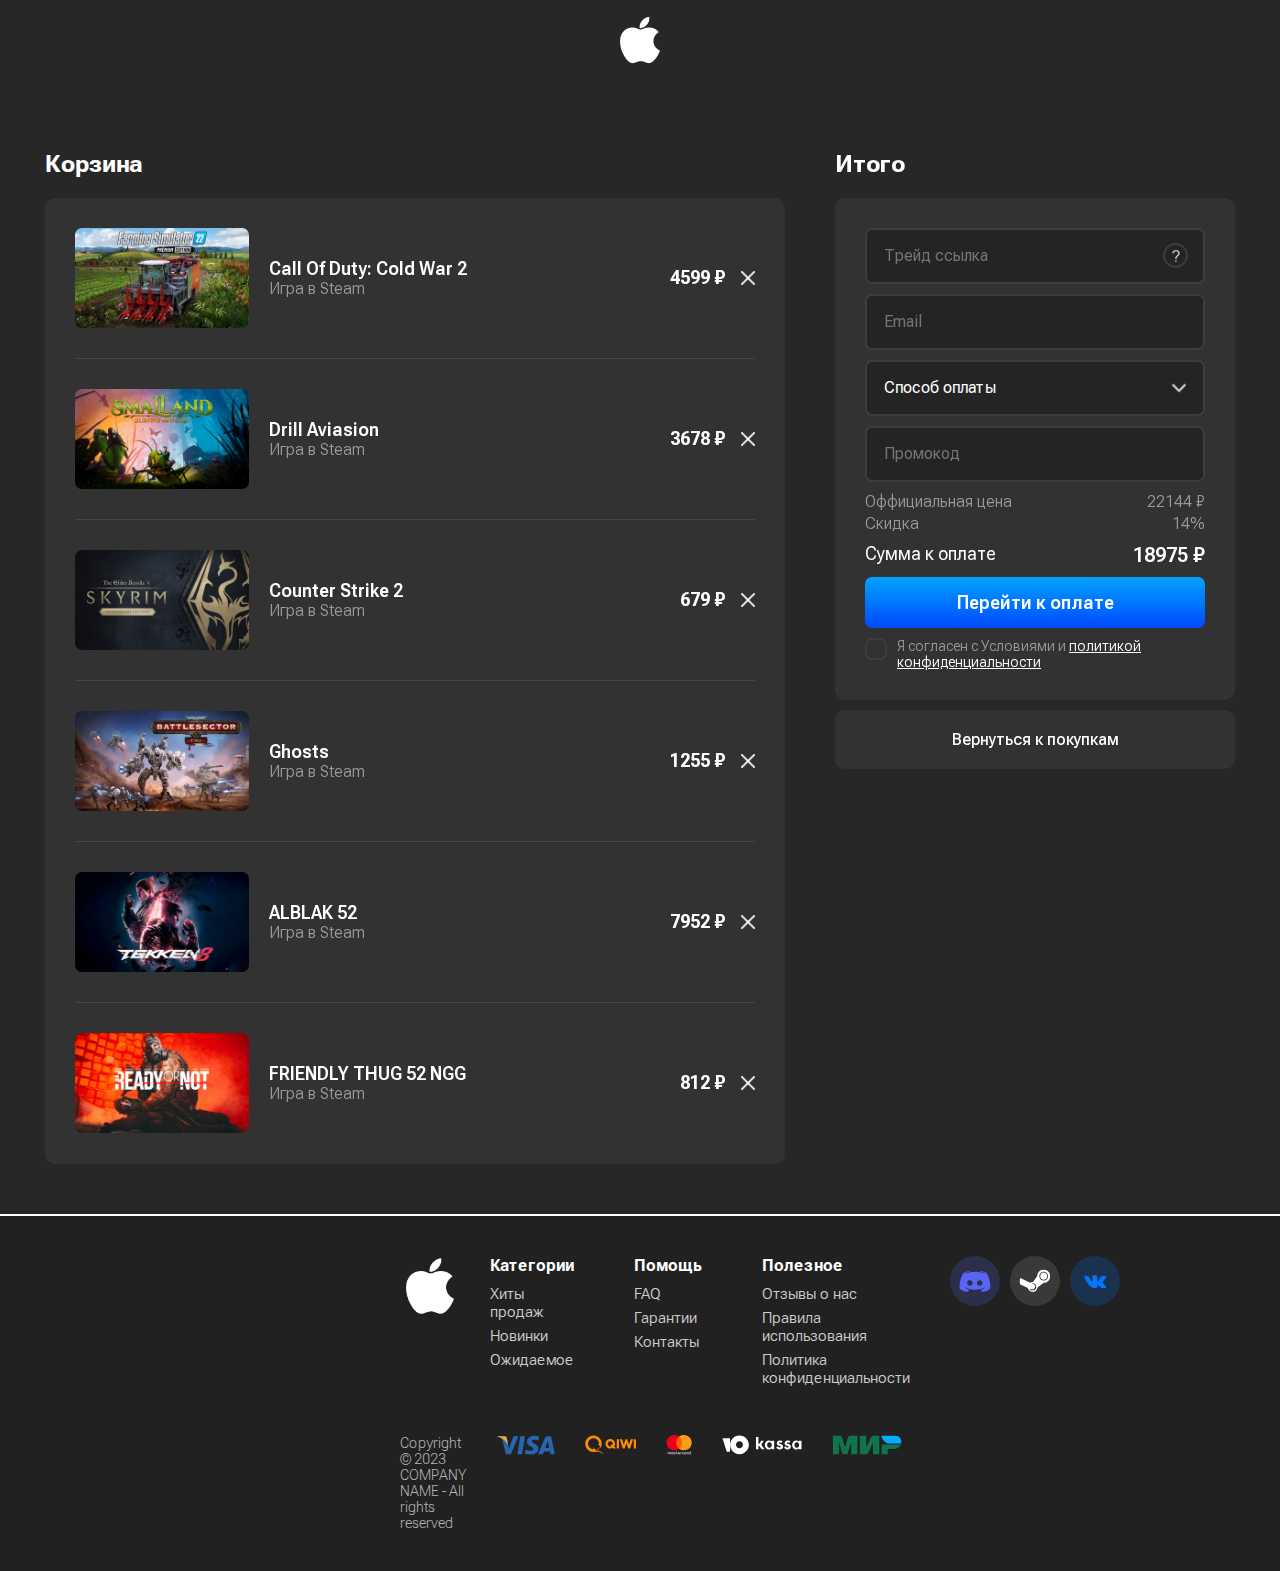
==== basket.html @ 17905f9e "n5.3" ====
<!DOCTYPE html>
<html lang="en">
<head>
	<meta charset="UTF-8">
	<meta http-equiv="X-UA-Compatible" content="IE=edge">
	<meta name="viewport" content="width=device-width, initial-scale=1.0">
	<title>Document</title>
	<link rel="stylesheet" href="style\style.css">
</head>
<body class="bodySearch">
	<div class="forFullHeightScreen">
		<div class="forFullHeightScreen__top">
			<header class="basket_header" id="header">
				<div id="header__bg"></div>
				<div class="logoBlock">
					<img class="logo" src="img/logo/logo.png" alt="">
				</div>
			</header>
		
			<div class="blackoutBlock" onclick="openCatalogNavs()"></div>
		
			<div class="basketContainer">
				<div class="basketContainer__gameList">
					<h2 class="txt">Корзина</h2>
					<div class="basketContainer__gameList__games" id="basket_games_list">
						<div class="basketContainer__gameList__games__bg absolute-zero" id="basket_games_list_bg"></div>
						<div class="basketContainer__gameList__games__border"></div>
						<div class="basketContainer__gameList__games__game">
							<div class="basketContainer__gameList__games__game__forHover">
								<div class="basketContainer__gameList__games__game__forHover__bg basketContainer__gameList__games__game__forHover__bg_blue"></div>
								<div class="basketContainer__gameList__games__game__forHover__bg basketContainer__gameList__games__game__forHover__bg_red"></div>
							</div>
							<div class="basketContainer__gameList__games__game__left">
								<div class="basketContainer__gameList__games__game__left__imgBlock">
									<img src="img/banners/farmsim.png" alt="">
								</div>
								<div class="basketContainer__gameList__games__game__left__nameBlock">
									<div class="basketContainer__gameList__games__game__left__nameBlock__name">
										<div class="basketContainer__gameList__games__game__left__nameBlock__name__platformImg">
											<img src="img/icons/steamIcon29.png" alt="">
										</div>
										<a href="" class="basketContainer__gameList__games__game__left__nameBlock__name__text txt">Call Of Thunder 2</a>
									</div>
									<a href="" class="basketContainer__gameList__games__game__left__nameBlock__linkPlatform txt">Игра в Steam</a>
								</div>
							</div>
							<div class="basketContainer__gameList__games__game__right">
								<div class="basketContainer__gameList__games__game__right__price txt">1499 ₽</div>
								<div class="basketContainer__gameList__games__game__right__closeBlock" onclick="deleteGame_from_basket(0)" onmouseover="hover_close_basket(0)" onmouseout="unhover_close_basket(0)">
									<img src="img/icons/cross2_32.png" alt="">
								</div>
							</div>
						</div>
						<div class="basketContainer__gameList__games__game basketContainer__gameList__games__game_lastGame">
							<div class="basketContainer__gameList__games__game__forHover">
								<div class="basketContainer__gameList__games__game__forHover__bg basketContainer__gameList__games__game__forHover__bg_blue"></div>
								<div class="basketContainer__gameList__games__game__forHover__bg basketContainer__gameList__games__game__forHover__bg_red"></div>
							</div>
							<div class="basketContainer__gameList__games__game__left">
								<div class="basketContainer__gameList__games__game__left__imgBlock">
									<img src="img/banners/farmsim.png" alt="">
								</div>
								<div class="basketContainer__gameList__games__game__left__nameBlock">
									<div class="basketContainer__gameList__games__game__left__nameBlock__name">
										<div class="basketContainer__gameList__games__game__left__nameBlock__name__platformImg">
											<img src="img/icons/steamIcon29.png" alt="">
										</div>
										<a href="" class="basketContainer__gameList__games__game__left__nameBlock__name__text txt">Call Of Thunder 2</a>
									</div>
									<a href="" class="basketContainer__gameList__games__game__left__nameBlock__linkPlatform txt">Игра в Steam</a>
								</div>
							</div>
							<div class="basketContainer__gameList__games__game__right">
								<div class="basketContainer__gameList__games__game__right__price txt">1499 ₽</div>
								<div class="basketContainer__gameList__games__game__right__closeBlock" onclick="deleteGame_from_basket(1)" onmouseover="hover_close_basket(1)" onmouseout="unhover_close_basket(1)">
									<img src="img/icons/cross2_32.png" alt="">
								</div>
							</div>
						</div>
					</div>
				</div>
				<div class="basketContainer__info">
					<h2 class="txt" id="basketInfo_h2">Итого</h2>
					<div class="basketContainer__info__totalBlock">
						<form class="basketContainer__info__totalBlock__basketBlock" action="" name="buy">
							<div class="for-input">
								<input type="text" class="def-input txt" placeholder="Трейд ссылка" name="input_tradeLink" onclick="close_notification(1)">
								<div class="for-input__questionIconBlock">
									<div class="for-input__questionIconBlock__icon flex-center" onmouseover="open_notification(0)" onmouseout="close_notification(0)">
										<img src="img/icons/question16.png" alt="">
									</div>
								</div>
								<div class="for-input__notification for-input__notification_gray">
									<div class="for-input__notification__heading txt">Ваша трейд-ссылка в Steam</div>
									<div class="for-input__notification__info txt">Ваш профиль > Инвентарь > предложения обмена > Кто может отправлять мне предложения обмена?</div>
									<div class="for-input__notification__triangleForm for-input__notification__triangleForm_gray"></div>
									<div class="for-input__notification__hideTriangle"></div>
								</div>
								<div class="for-input__notification for-input__notification_trade_link">
									<div class="for-input__notification__heading txt"></div>
									<!-- <div class="for-input__notification__info txt">Укажите вашу трейд ссылку для продолжения покупки</div> -->
									<div class="for-input__notification__triangleForm"></div>
									<div class="for-input__notification__hideTriangle"></div>
								</div>
							</div>
							<div class="for-input">
								<input type="email" class="def-input txt" placeholder="Email" name="input_email" onclick="close_notification(2)">
								<div class="for-input__notification for-input__notification_email">
									<div class="for-input__notification__heading txt"></div>
									<!-- <div class="for-input__notification__info txt">Укажите свой Email для продолжения покупки</div> -->
									<div class="for-input__notification__triangleForm"></div>
									<div class="for-input__notification__hideTriangle"></div>
								</div>
							</div>
							<div class="for-input">
								<div class="basketContainer__info__totalBlock__nav">
									<div class="basketContainer__info__totalBlock__nav__text txt" id="text_pay_method">Способ оплаты</div>
									<img class="basketContainer__info__totalBlock__nav__img" src="img/icons/arrRight32.png" alt="">
									<div class="basketContainer__info__totalBlock__nav__border" onclick="open_paymentMethods()"></div>
									<div class="basketContainer__info__totalBlock__nav__floatBlock basketContainer__info__totalBlock__nav__floatBlock_paymentMethods">
										<div class="basketContainer__info__totalBlock__nav__floatBlock_paymentMethods__grid">
											<div onclick="chooseBank(0, '00001')" class="basketContainer__info__totalBlock__nav__floatBlock_paymentMethods__grid__bank basketContainer__info__totalBlock__nav__floatBlock_paymentMethods__grid__bank_mir">
												<img src="img/banks/mir.svg" alt="">
											</div>
											<div onclick="chooseBank(1, '00003')" class="basketContainer__info__totalBlock__nav__floatBlock_paymentMethods__grid__bank">
												<img src="img/banks/kiwi.svg" alt="">
											</div>
											<div onclick="chooseBank(2, '00002')" class="basketContainer__info__totalBlock__nav__floatBlock_paymentMethods__grid__bank basketContainer__info__totalBlock__nav__floatBlock_paymentMethods__grid__bank_visa">
												<img src="img/banks/visa.svg" alt="">
											</div>
											<div onclick="chooseBank(3, '00004')" class="basketContainer__info__totalBlock__nav__floatBlock_paymentMethods__grid__bank basketContainer__info__totalBlock__nav__floatBlock_paymentMethods__grid__bank_ukassa">
												<img src="img/banks/ukassa.svg" alt="">
											</div>
											<div onclick="chooseBank(4, '00005')" class="basketContainer__info__totalBlock__nav__floatBlock_paymentMethods__grid__bank basketContainer__info__totalBlock__nav__floatBlock_paymentMethods__grid__bank_mc">
												<img src="img/banks/mc.svg" alt="">
											</div>
										</div>
									</div>
								</div>
								<div class="for-input__notification for-input__notification_paymentMethod">
									<div class="for-input__notification__heading txt"></div>
									<!-- <div class="for-input__notification__info txt">Выберите способ оплаты для продолжения покупки</div> -->
									<div class="for-input__notification__triangleForm"></div>
									<div class="for-input__notification__hideTriangle"></div>
								</div>
							</div>
							<div class="for-input">
								<input type="text" class="def-input txt" placeholder="Промокод" name="input_promocode" onclick="close_notification(4)">
								<div class="for-input__notification for-input__notification_promocode">
									<div class="for-input__notification__heading txt"></div>
									<!-- <div class="for-input__notification__info txt">Недействительные промокоды не могут быть использованы при покупке</div> -->
									<div class="for-input__notification__triangleForm"></div>
									<div class="for-input__notification__hideTriangle"></div>
								</div>
							</div>
							<div class="basketContainer__info__totalBlock__calcPrice">
								<div class="basketContainer__info__totalBlock__calcPrice__oldPrice">
									<div class="basketContainer__info__totalBlock__calcPrice__oldPrice__this txt">Оффициальная цена</div>
									<div class="basketContainer__info__totalBlock__calcPrice__oldPrice__value txt" id="basket_oldPrice">5620 ₽</div>
								</div>
								<div class="basketContainer__info__totalBlock__calcPrice__discount">
									<div class="basketContainer__info__totalBlock__calcPrice__discount__this txt">Скидка</div>
									<div class="basketContainer__info__totalBlock__calcPrice__discount__value txt" id="basket_discount">26%</div>
								</div>
							</div>
							<div class="basketContainer__info__totalBlock__totalPrice txt">
								<div class="basketContainer__info__totalBlock__totalPrice__this txt">Сумма к оплате</div>
								<div class="basketContainer__info__totalBlock__totalPrice__value txt" id="basket_newPrice">4999 ₽</div>
							</div>
							<div class="basketContainer__info__totalBlock__buyButton" onclick="goBuy()">
								<div class="basketContainer__info__totalBlock__buyButton__text txt">Перейти к оплате</div>
								<div class="basketContainer__info__totalBlock__buyButton__forHover absolute-zero"></div>
							</div>
							<div class="basketContainer__info__totalBlock__agreeBlock">
								<div class="basketContainer__info__totalBlock__agreeBlock__checkBox" onclick="basket_checkBox_click()">
									<div class="basketContainer__info__totalBlock__agreeBlock__checkBox__checkMark" id="basket_checkMark">
										<img src="img/icons/check16.png" alt="">
									</div>
								</div>
								<div class="basketContainer__info__totalBlock__agreeBlock__label txt">Я согласен с Условиями и <a href="">политикой конфиденциальности</a></div>
							</div>
						</form>
						<div class="basketContainer__info__totalBlock__basketBlock basketContainer__info__totalBlock__basketBlock_gif flex-center">
							<img src="img/gif/loading.gif" alt="">
						</div>
						<div class="basketContainer__info__totalBlock__basketBlock flex-center">
							<div class="basketContainer__info__totalBlock__basketBlock__profile">
								<div class="basketContainer__info__totalBlock__basketBlock__profile__avatar">
									<img src="img/avatar/ef3211dba7d1269a0a56d88a776a6ccc.jpg" alt="">
								</div>
								<div class="basketContainer__info__totalBlock__basketBlock__profile__nickname txt">Yeat</div>
							</div>
						</div>
						<div class="basketContainer__info__totalBlock__basketBlock basketContainer__info__totalBlock__basketBlock_gif flex-center">
							<img src="img/gif/loading.gif" alt="">
						</div>
						<div class="basketContainer__info__totalBlock__basketBlock flex-center">
							<img class="basketContainer__info__totalBlock__basketBlock__invertImg" src="img/icons/giftbox128.png" alt="">
						</div>
						<div class="basketContainer__info__totalBlock__basketBlock flex-center">
							<img src="img/icons/heart128.png" alt="">
						</div>
					</div>
					<a href="index.html" class="basketContainer__info__exitButton txt" id="exit_button">Вернуться к покупкам</a>
				</div>
			</div>
		</div>
	
		<footer class="footer">
			<div class="footer__top">
				<div class="footer__top__logo">
					<img src="img/logo/logo.png" alt="">
				</div>
				<div class="footer__top__links">
					<div class="footer__top__links__column">
						<h4 class="txt">Категории</h4>
						<div class="footer__top__links__column__nav txt">Хиты продаж</div>
						<div class="footer__top__links__column__nav txt">Новинки</div>
						<div class="footer__top__links__column__nav txt">Ожидаемое</div>
					</div>
					<div class="footer__top__links__column">
						<h4 class="txt">Помощь</h4>
						<div class="footer__top__links__column__nav txt">FAQ</div>
						<div class="footer__top__links__column__nav txt">Гарантии</div>
						<div class="footer__top__links__column__nav txt">Контакты</div>
					</div>
					<div class="footer__top__links__column">
						<h4 class="txt">Полезное</h4>
						<div class="footer__top__links__column__nav txt">Отзывы о нас</div>
						<div class="footer__top__links__column__nav txt">Правила использования</div>
						<div class="footer__top__links__column__nav txt">Политика конфиденциальности</div>
					</div>
				</div>
				<div class="footer__top__socialТetwork">
					<div class="footer__top__socialТetwork__circle footer__top__socialТetwork__circle_ds"><img src="img/platforms/discord.svg" alt=""></div>
					<div class="footer__top__socialТetwork__circle footer__top__socialТetwork__circle_steam"><img src="img/platforms/steam.svg" alt=""></div>
					<div class="footer__top__socialТetwork__circle footer__top__socialТetwork__circle_vk"><img src="img/platforms/vk.png" alt=""></div>
				</div>
			</div>
			<div class="footer__bottom">
				<div class="footer__bottom__text txt">Copyright © 2023 COMPANY NAME - All rights reserved</div>
				<div class="footer__bottom__paymentMethods">
					<div class="footer__bottom__paymentMethods__imgBlock"><img src="img/banks/visa.svg" alt=""></div>
					<div class="footer__bottom__paymentMethods__imgBlock"><img src="img/banks/kiwi.svg" alt=""></div>
					<div class="footer__bottom__paymentMethods__imgBlock"><img src="img/banks/mc.svg" alt=""></div>
					<div class="footer__bottom__paymentMethods__imgBlock"><img src="img/banks/ukassa.svg" alt=""></div>
					<div class="footer__bottom__paymentMethods__imgBlock"><img src="img/banks/mir.svg" alt=""></div>
				</div>
			</div>
		</footer>
	</div>
     
	<script type="text/javascript" src="scripts/variables.js"></script>
	<script type="text/javascript" src="scripts/HTMLelements.js"></script>
	<script type="text/javascript" src="scripts/lists.js"></script>
	<script type="text/javascript" src="scripts/functions.js"></script>
	<script type="text/javascript" src="scripts/makeContentFunctions.js"></script>
	<script type="text/javascript" src="scripts/script.js"></script>
	<script type="text/javascript" src="scripts/script_basket.js"></script>
</body>
</html>
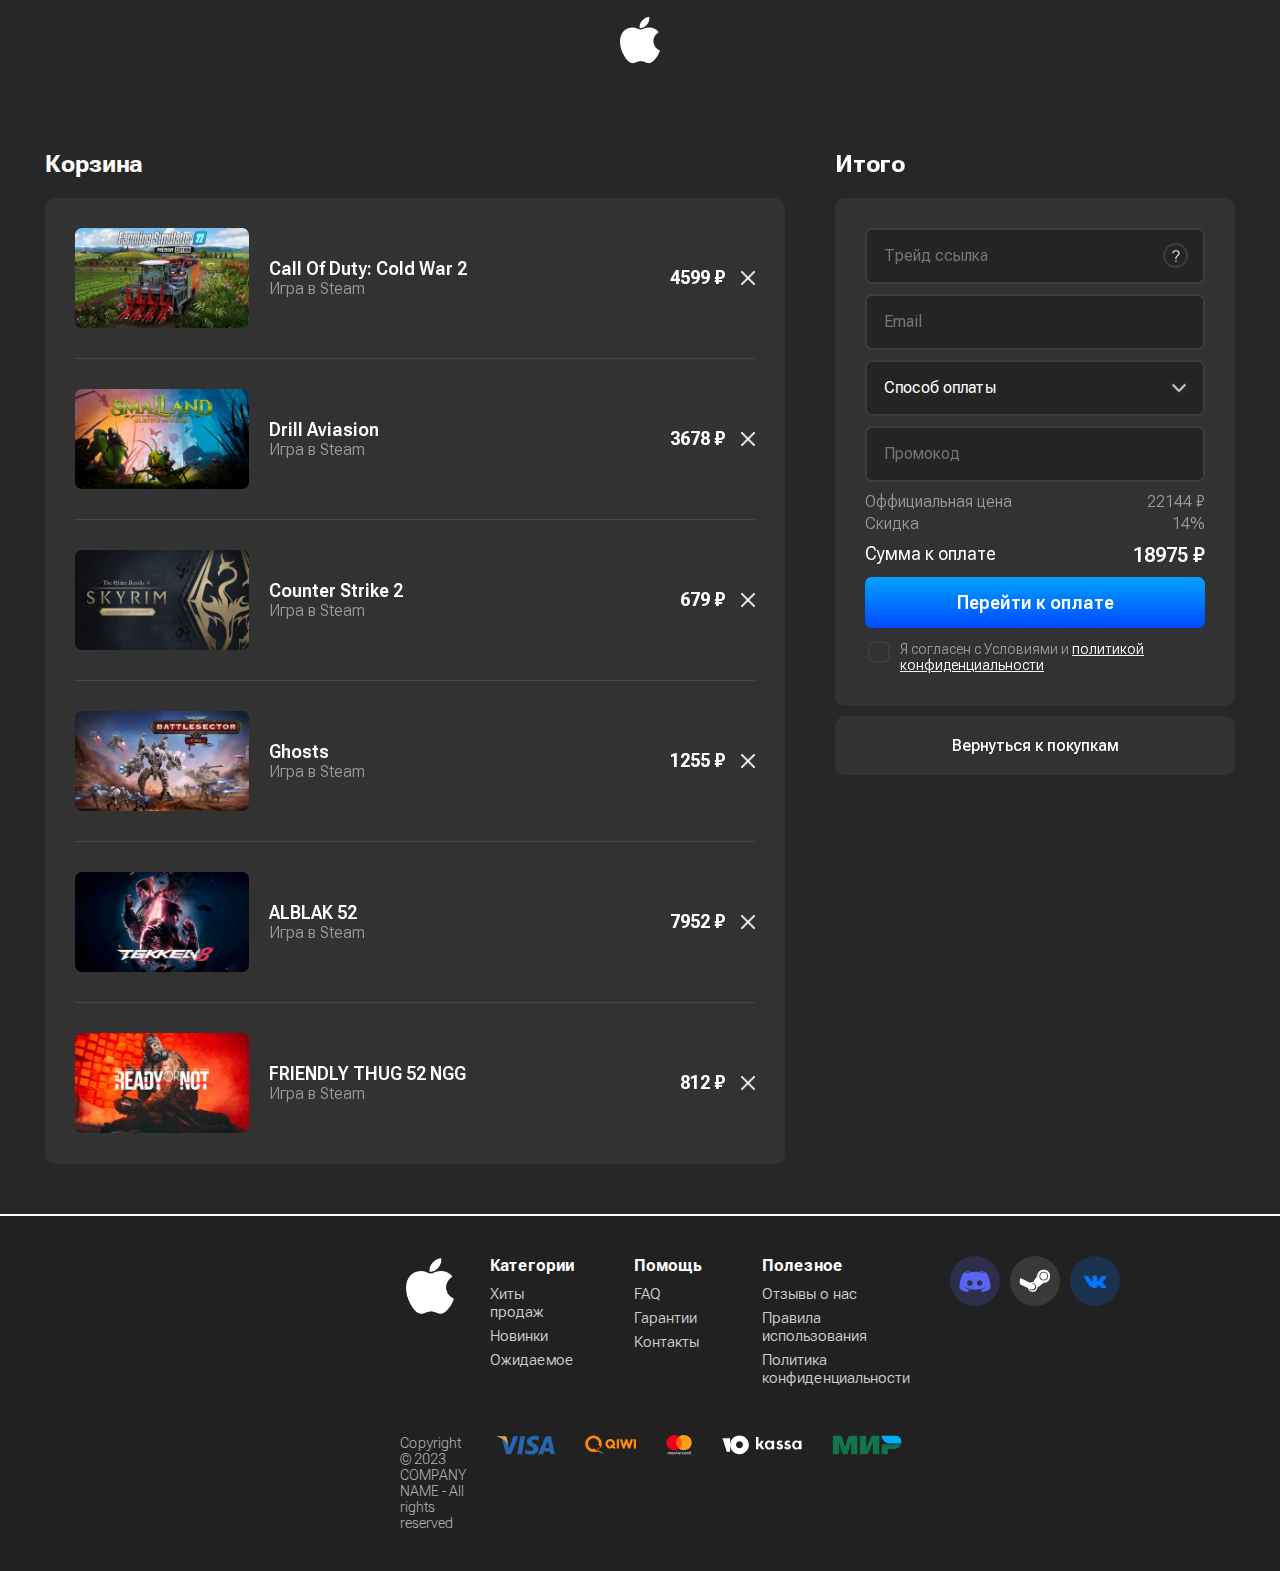
==== commit 6ef516b5: "е5куеу" ====
--- a/basket.html
+++ b/basket.html
@@ -86,11 +86,11 @@
 							<div class="for-input">
 								<input type="text" class="def-input txt" placeholder="Трейд ссылка" name="input_tradeLink" onclick="close_notification(1)">
 								<div class="for-input__questionIconBlock">
-									<div class="for-input__questionIconBlock__icon flex-center" onmouseover="open_notification(0)" onmouseout="close_notification(0)">
+									<div class="for-input__questionIconBlock__icon flex-center" onmouseover="open_notifacation_gray()" onmouseout="close_notification(0)">
 										<img src="img/icons/question16.png" alt="">
 									</div>
 								</div>
-								<div class="for-input__notification for-input__notification_gray">
+								<div class="for-input__notification for-input__notification_gray" id="notification_gray">
 									<div class="for-input__notification__heading txt">Ваша трейд-ссылка в Steam</div>
 									<div class="for-input__notification__info txt">Ваш профиль > Инвентарь > предложения обмена > Кто может отправлять мне предложения обмена?</div>
 									<div class="for-input__notification__triangleForm for-input__notification__triangleForm_gray"></div>
@@ -113,25 +113,26 @@
 								</div>
 							</div>
 							<div class="for-input">
+								<input type="text" name="bank_id" style="display: none;">
 								<div class="basketContainer__info__totalBlock__nav">
 									<div class="basketContainer__info__totalBlock__nav__text txt" id="text_pay_method">Способ оплаты</div>
 									<img class="basketContainer__info__totalBlock__nav__img" src="img/icons/arrRight32.png" alt="">
-									<div class="basketContainer__info__totalBlock__nav__border" onclick="open_paymentMethods()"></div>
+									<div class="basketContainer__info__totalBlock__nav__border" onclick="open_payment_methods_handler()"></div>
 									<div class="basketContainer__info__totalBlock__nav__floatBlock basketContainer__info__totalBlock__nav__floatBlock_paymentMethods">
 										<div class="basketContainer__info__totalBlock__nav__floatBlock_paymentMethods__grid">
-											<div onclick="chooseBank(0, '00001')" class="basketContainer__info__totalBlock__nav__floatBlock_paymentMethods__grid__bank basketContainer__info__totalBlock__nav__floatBlock_paymentMethods__grid__bank_mir">
+											<div onclick="choose_bank(0, '00001')" class="basketContainer__info__totalBlock__nav__floatBlock_paymentMethods__grid__bank basketContainer__info__totalBlock__nav__floatBlock_paymentMethods__grid__bank_mir">
 												<img src="img/banks/mir.svg" alt="">
 											</div>
-											<div onclick="chooseBank(1, '00003')" class="basketContainer__info__totalBlock__nav__floatBlock_paymentMethods__grid__bank">
+											<div onclick="choose_bank(1, '00003')" class="basketContainer__info__totalBlock__nav__floatBlock_paymentMethods__grid__bank">
 												<img src="img/banks/kiwi.svg" alt="">
 											</div>
-											<div onclick="chooseBank(2, '00002')" class="basketContainer__info__totalBlock__nav__floatBlock_paymentMethods__grid__bank basketContainer__info__totalBlock__nav__floatBlock_paymentMethods__grid__bank_visa">
+											<div onclick="choose_bank(2, '00002')" class="basketContainer__info__totalBlock__nav__floatBlock_paymentMethods__grid__bank basketContainer__info__totalBlock__nav__floatBlock_paymentMethods__grid__bank_visa">
 												<img src="img/banks/visa.svg" alt="">
 											</div>
-											<div onclick="chooseBank(3, '00004')" class="basketContainer__info__totalBlock__nav__floatBlock_paymentMethods__grid__bank basketContainer__info__totalBlock__nav__floatBlock_paymentMethods__grid__bank_ukassa">
+											<div onclick="choose_bank(3, '00004')" class="basketContainer__info__totalBlock__nav__floatBlock_paymentMethods__grid__bank basketContainer__info__totalBlock__nav__floatBlock_paymentMethods__grid__bank_ukassa">
 												<img src="img/banks/ukassa.svg" alt="">
 											</div>
-											<div onclick="chooseBank(4, '00005')" class="basketContainer__info__totalBlock__nav__floatBlock_paymentMethods__grid__bank basketContainer__info__totalBlock__nav__floatBlock_paymentMethods__grid__bank_mc">
+											<div onclick="choose_bank(4, '00005')" class="basketContainer__info__totalBlock__nav__floatBlock_paymentMethods__grid__bank basketContainer__info__totalBlock__nav__floatBlock_paymentMethods__grid__bank_mc">
 												<img src="img/banks/mc.svg" alt="">
 											</div>
 										</div>
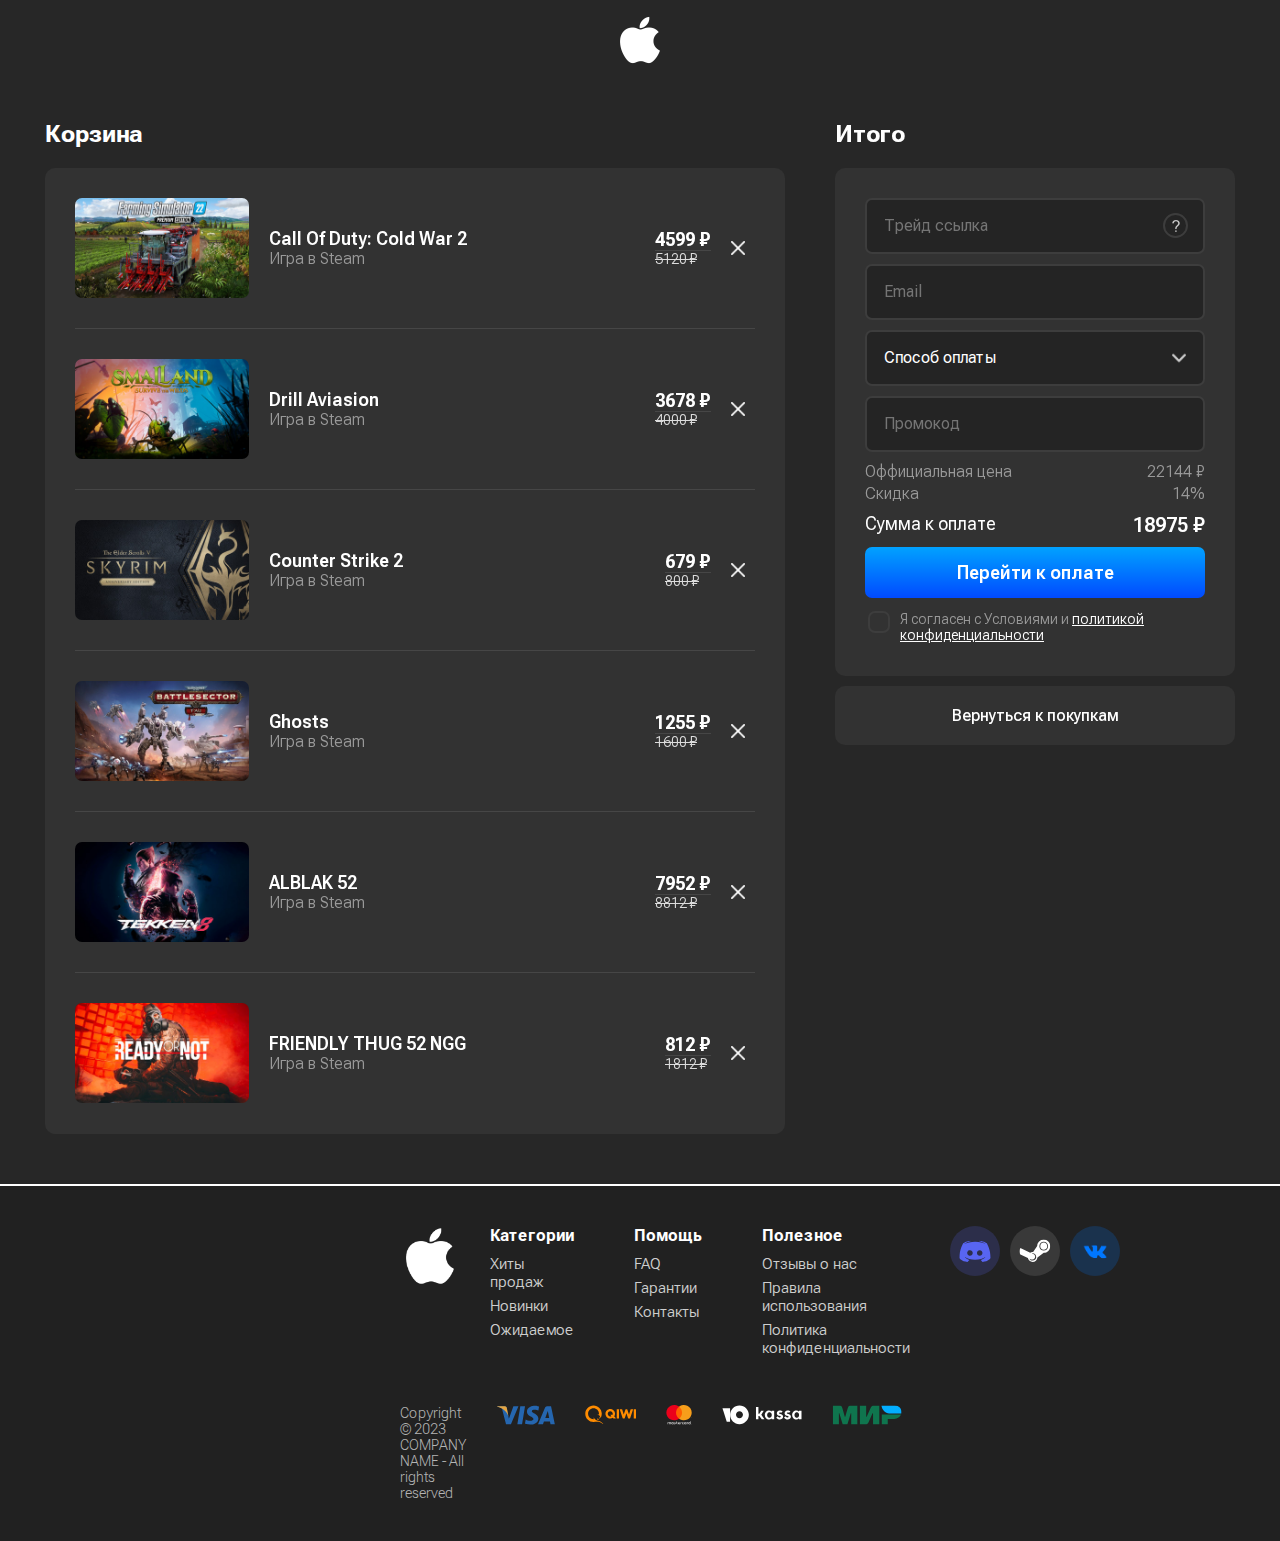
==== commit ac2fd9f3: "n5.4.1" ====
--- a/basket.html
+++ b/basket.html
@@ -7,7 +7,7 @@
 	<title>Document</title>
 	<link rel="stylesheet" href="style\style.css">
 </head>
-<body class="bodySearch">
+<body class="bodyBasket">
 	<div class="forFullHeightScreen">
 		<div class="forFullHeightScreen__top">
 			<header class="basket_header" id="header">
@@ -19,13 +19,18 @@
 		
 			<div class="blackoutBlock" onclick="openCatalogNavs()"></div>
 		
-			<div class="basketContainer">
-				<div class="basketContainer__gameList">
+			<div class="basketContainer" id="basket_container">
+				<div class="basketContainer__gameList" id="basket_gameList">
 					<h2 class="txt">Корзина</h2>
 					<div class="basketContainer__gameList__games" id="basket_games_list">
 						<div class="basketContainer__gameList__games__bg absolute-zero" id="basket_games_list_bg"></div>
 						<div class="basketContainer__gameList__games__border"></div>
-						<div class="basketContainer__gameList__games__game">
+						<div class="basketContainer__gameList__games__empty" id="gameList_emptyBlock">
+							<img src="img/icons/sad.png" alt="">
+							<div class="basketContainer__gameList__games__empty__text txt">Корзина пуста</div>
+							<a href="index.html" class="basketContainer__gameList__games__empty__exitButton txt">Вернуться к покупкам</a>
+						</div>
+						<!-- <div class="basketContainer__gameList__games__game">
 							<div class="basketContainer__gameList__games__game__forHover">
 								<div class="basketContainer__gameList__games__game__forHover__bg basketContainer__gameList__games__game__forHover__bg_blue"></div>
 								<div class="basketContainer__gameList__games__game__forHover__bg basketContainer__gameList__games__game__forHover__bg_red"></div>
@@ -76,17 +81,17 @@
 									<img src="img/icons/cross2_32.png" alt="">
 								</div>
 							</div>
-						</div>
-					</div>
-				</div>
-				<div class="basketContainer__info">
+						</div> -->
+					</div>
+				</div>
+				<div class="basketContainer__info" id="basket_info">
 					<h2 class="txt" id="basketInfo_h2">Итого</h2>
 					<div class="basketContainer__info__totalBlock">
 						<form class="basketContainer__info__totalBlock__basketBlock" action="" name="buy">
 							<div class="for-input">
-								<input type="text" class="def-input txt" placeholder="Трейд ссылка" name="input_tradeLink" onclick="close_notification(1)">
+								<input type="text" class="def-input txt" placeholder="Трейд ссылка" name="input_tradeLink" onclick="close_notification('trade_link')">
 								<div class="for-input__questionIconBlock">
-									<div class="for-input__questionIconBlock__icon flex-center" onmouseover="open_notifacation_gray()" onmouseout="close_notification(0)">
+									<div class="for-input__questionIconBlock__icon flex-center" onmouseover="open_notifacation_gray()" onmouseout="close_notification('gray')">
 										<img src="img/icons/question16.png" alt="">
 									</div>
 								</div>
@@ -104,7 +109,7 @@
 								</div>
 							</div>
 							<div class="for-input">
-								<input type="email" class="def-input txt" placeholder="Email" name="input_email" onclick="close_notification(2)">
+								<input type="email" class="def-input txt" placeholder="Email" name="input_email" onclick="close_notification('email')">
 								<div class="for-input__notification for-input__notification_email">
 									<div class="for-input__notification__heading txt"></div>
 									<!-- <div class="for-input__notification__info txt">Укажите свой Email для продолжения покупки</div> -->
@@ -120,19 +125,19 @@
 									<div class="basketContainer__info__totalBlock__nav__border" onclick="open_payment_methods_handler()"></div>
 									<div class="basketContainer__info__totalBlock__nav__floatBlock basketContainer__info__totalBlock__nav__floatBlock_paymentMethods">
 										<div class="basketContainer__info__totalBlock__nav__floatBlock_paymentMethods__grid">
-											<div onclick="choose_bank(0, '00001')" class="basketContainer__info__totalBlock__nav__floatBlock_paymentMethods__grid__bank basketContainer__info__totalBlock__nav__floatBlock_paymentMethods__grid__bank_mir">
+											<div onclick="choose_bank('00001')" id="bank_00001" class="basketContainer__info__totalBlock__nav__floatBlock_paymentMethods__grid__bank basketContainer__info__totalBlock__nav__floatBlock_paymentMethods__grid__bank_mir">
 												<img src="img/banks/mir.svg" alt="">
 											</div>
-											<div onclick="choose_bank(1, '00003')" class="basketContainer__info__totalBlock__nav__floatBlock_paymentMethods__grid__bank">
+											<div onclick="choose_bank('00003')" id="bank_00003" class="basketContainer__info__totalBlock__nav__floatBlock_paymentMethods__grid__bank basketContainer__info__totalBlock__nav__floatBlock_paymentMethods__grid__bank_kiwi">
 												<img src="img/banks/kiwi.svg" alt="">
 											</div>
-											<div onclick="choose_bank(2, '00002')" class="basketContainer__info__totalBlock__nav__floatBlock_paymentMethods__grid__bank basketContainer__info__totalBlock__nav__floatBlock_paymentMethods__grid__bank_visa">
+											<div onclick="choose_bank('00002')" id="bank_00002" class="basketContainer__info__totalBlock__nav__floatBlock_paymentMethods__grid__bank basketContainer__info__totalBlock__nav__floatBlock_paymentMethods__grid__bank_visa">
 												<img src="img/banks/visa.svg" alt="">
 											</div>
-											<div onclick="choose_bank(3, '00004')" class="basketContainer__info__totalBlock__nav__floatBlock_paymentMethods__grid__bank basketContainer__info__totalBlock__nav__floatBlock_paymentMethods__grid__bank_ukassa">
+											<div onclick="choose_bank('00004')" id="bank_00004" class="basketContainer__info__totalBlock__nav__floatBlock_paymentMethods__grid__bank basketContainer__info__totalBlock__nav__floatBlock_paymentMethods__grid__bank_ukassa">
 												<img src="img/banks/ukassa.svg" alt="">
 											</div>
-											<div onclick="choose_bank(4, '00005')" class="basketContainer__info__totalBlock__nav__floatBlock_paymentMethods__grid__bank basketContainer__info__totalBlock__nav__floatBlock_paymentMethods__grid__bank_mc">
+											<div onclick="choose_bank('00005')" id="bank_00005" class="basketContainer__info__totalBlock__nav__floatBlock_paymentMethods__grid__bank basketContainer__info__totalBlock__nav__floatBlock_paymentMethods__grid__bank_mc">
 												<img src="img/banks/mc.svg" alt="">
 											</div>
 										</div>
@@ -146,7 +151,7 @@
 								</div>
 							</div>
 							<div class="for-input">
-								<input type="text" class="def-input txt" placeholder="Промокод" name="input_promocode" onclick="close_notification(4)">
+								<input type="text" class="def-input txt" placeholder="Промокод" name="input_promocode" onclick="close_notification('promocode')">
 								<div class="for-input__notification for-input__notification_promocode">
 									<div class="for-input__notification__heading txt"></div>
 									<!-- <div class="for-input__notification__info txt">Недействительные промокоды не могут быть использованы при покупке</div> -->
@@ -171,6 +176,7 @@
 							<div class="basketContainer__info__totalBlock__buyButton" onclick="goBuy()">
 								<div class="basketContainer__info__totalBlock__buyButton__text txt">Перейти к оплате</div>
 								<div class="basketContainer__info__totalBlock__buyButton__forHover absolute-zero"></div>
+								<div class="basketContainer__info__totalBlock__buyButton__forActive absolute-zero"></div>
 							</div>
 							<div class="basketContainer__info__totalBlock__agreeBlock">
 								<div class="basketContainer__info__totalBlock__agreeBlock__checkBox" onclick="basket_checkBox_click()">
@@ -181,10 +187,21 @@
 								<div class="basketContainer__info__totalBlock__agreeBlock__label txt">Я согласен с Условиями и <a href="">политикой конфиденциальности</a></div>
 							</div>
 						</form>
-						<div class="basketContainer__info__totalBlock__basketBlock basketContainer__info__totalBlock__basketBlock_gif flex-center">
-							<img src="img/gif/loading.gif" alt="">
-						</div>
-						<div class="basketContainer__info__totalBlock__basketBlock flex-center">
+						<div class="basketContainer__info__totalBlock__basketBlock basketContainer__info__totalBlock__basketBlock_gif flex-center" buyStepTitle="step_bot_inviting">
+							<div class="loadingBlock flex-center">
+								<div class="loadingBlock__point"></div>
+								<div class="loadingBlock__point"></div>
+								<div class="loadingBlock__point"></div>
+							</div>
+						</div>
+						<div class="basketContainer__info__totalBlock__basketBlock basketContainer__info__totalBlock__basketBlock_gif flex-center" buyStepTitle="step_bot_gifting">
+							<div class="loadingBlock flex-center">
+								<div class="loadingBlock__point"></div>
+								<div class="loadingBlock__point"></div>
+								<div class="loadingBlock__point"></div>
+							</div>
+						</div>
+						<div class="basketContainer__info__totalBlock__basketBlock flex-center" buyStepTitle="step_bot_profile">
 							<div class="basketContainer__info__totalBlock__basketBlock__profile">
 								<div class="basketContainer__info__totalBlock__basketBlock__profile__avatar">
 									<img src="img/avatar/ef3211dba7d1269a0a56d88a776a6ccc.jpg" alt="">
@@ -192,13 +209,10 @@
 								<div class="basketContainer__info__totalBlock__basketBlock__profile__nickname txt">Yeat</div>
 							</div>
 						</div>
-						<div class="basketContainer__info__totalBlock__basketBlock basketContainer__info__totalBlock__basketBlock_gif flex-center">
-							<img src="img/gif/loading.gif" alt="">
-						</div>
-						<div class="basketContainer__info__totalBlock__basketBlock flex-center">
+						<div class="basketContainer__info__totalBlock__basketBlock flex-center" buyStepTitle="step_giftbox">
 							<img class="basketContainer__info__totalBlock__basketBlock__invertImg" src="img/icons/giftbox128.png" alt="">
 						</div>
-						<div class="basketContainer__info__totalBlock__basketBlock flex-center">
+						<div class="basketContainer__info__totalBlock__basketBlock flex-center" buyStepTitle="step_thx">
 							<img src="img/icons/heart128.png" alt="">
 						</div>
 					</div>
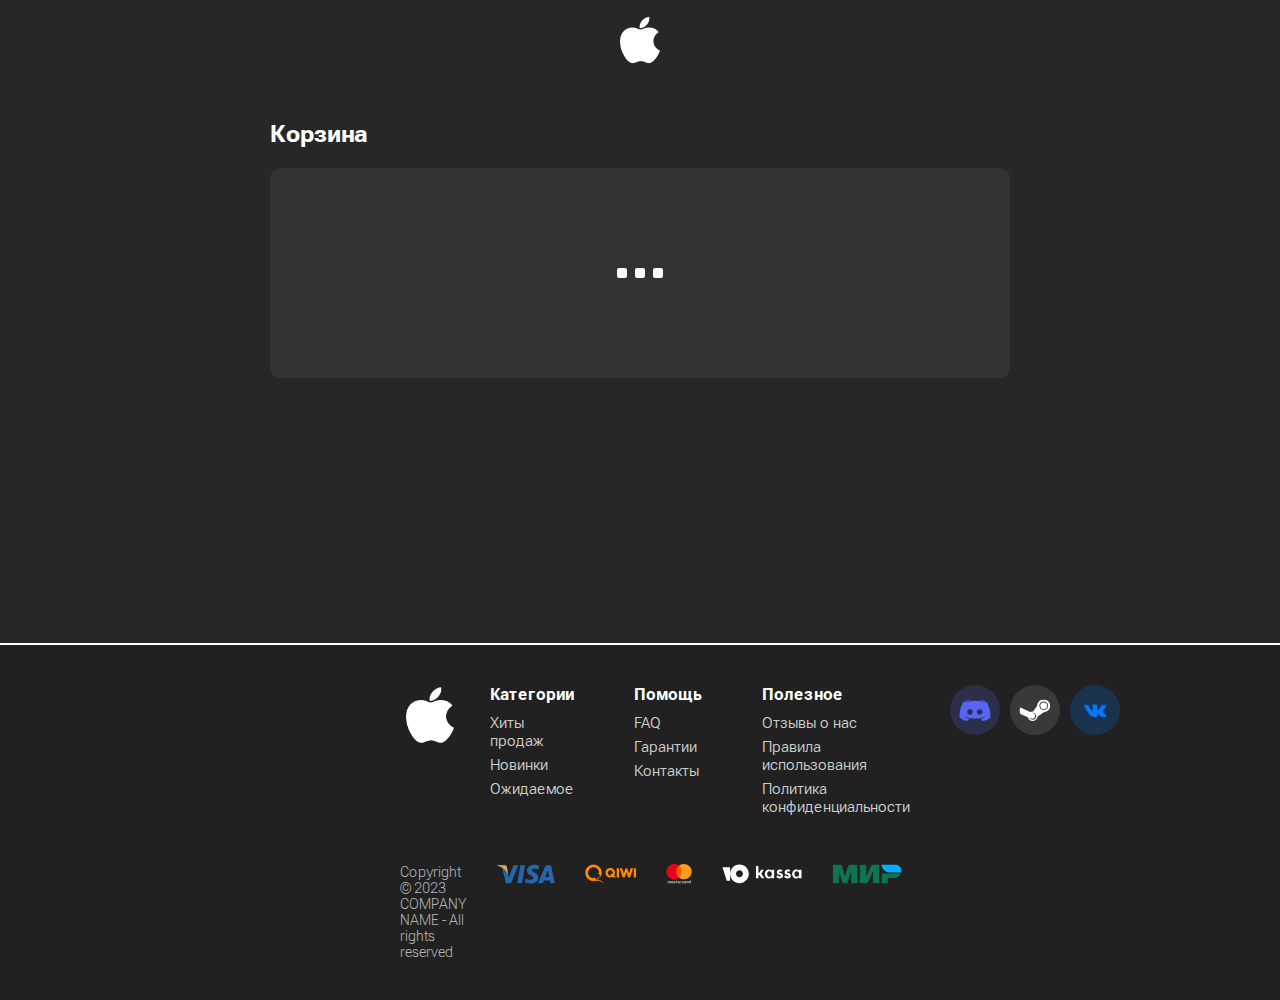
==== commit 59087214: "n5.4.3" ====
--- a/basket.html
+++ b/basket.html
@@ -19,17 +19,25 @@
 		
 			<div class="blackoutBlock" onclick="openCatalogNavs()"></div>
 		
-			<div class="basketContainer" id="basket_container">
+			<div class="basketContainer basketContainer_empty" id="basket_container">
 				<div class="basketContainer__gameList" id="basket_gameList">
 					<h2 class="txt">Корзина</h2>
 					<div class="basketContainer__gameList__games" id="basket_games_list">
-						<div class="basketContainer__gameList__games__bg absolute-zero" id="basket_games_list_bg"></div>
+						<div class="basketContainer__gameList__games__loading" id="gameList_loading">
+							<div class="loadingBlock flex-center">
+								<div class="loadingBlock__point"></div>
+								<div class="loadingBlock__point"></div>
+								<div class="loadingBlock__point"></div>
+							</div>
+						</div>
+						<!-- <div class="basketContainer__gameList__games__bg absolute-zero" id="basket_games_list_bg"></div>
 						<div class="basketContainer__gameList__games__border"></div>
 						<div class="basketContainer__gameList__games__empty" id="gameList_emptyBlock">
 							<img src="img/icons/sad.png" alt="">
 							<div class="basketContainer__gameList__games__empty__text txt">Корзина пуста</div>
 							<a href="index.html" class="basketContainer__gameList__games__empty__exitButton txt">Вернуться к покупкам</a>
-						</div>
+						</div> -->
+						
 						<!-- <div class="basketContainer__gameList__games__game">
 							<div class="basketContainer__gameList__games__game__forHover">
 								<div class="basketContainer__gameList__games__game__forHover__bg basketContainer__gameList__games__game__forHover__bg_blue"></div>
@@ -84,7 +92,7 @@
 						</div> -->
 					</div>
 				</div>
-				<div class="basketContainer__info" id="basket_info">
+				<div class="basketContainer__info basketContainer__info_hidden" id="basket_info">
 					<h2 class="txt" id="basketInfo_h2">Итого</h2>
 					<div class="basketContainer__info__totalBlock">
 						<form class="basketContainer__info__totalBlock__basketBlock" action="" name="buy">
@@ -162,11 +170,11 @@
 							<div class="basketContainer__info__totalBlock__calcPrice">
 								<div class="basketContainer__info__totalBlock__calcPrice__oldPrice">
 									<div class="basketContainer__info__totalBlock__calcPrice__oldPrice__this txt">Оффициальная цена</div>
-									<div class="basketContainer__info__totalBlock__calcPrice__oldPrice__value txt" id="basket_oldPrice">5620 ₽</div>
+									<div class="basketContainer__info__totalBlock__calcPrice__oldPrice__value txt" id="basket_oldPrice">₽</div>
 								</div>
 								<div class="basketContainer__info__totalBlock__calcPrice__discount">
 									<div class="basketContainer__info__totalBlock__calcPrice__discount__this txt">Скидка</div>
-									<div class="basketContainer__info__totalBlock__calcPrice__discount__value txt" id="basket_discount">26%</div>
+									<div class="basketContainer__info__totalBlock__calcPrice__discount__value txt" id="basket_discount">%</div>
 								</div>
 							</div>
 							<div class="basketContainer__info__totalBlock__totalPrice txt">
@@ -176,7 +184,6 @@
 							<div class="basketContainer__info__totalBlock__buyButton" onclick="goBuy()">
 								<div class="basketContainer__info__totalBlock__buyButton__text txt">Перейти к оплате</div>
 								<div class="basketContainer__info__totalBlock__buyButton__forHover absolute-zero"></div>
-								<div class="basketContainer__info__totalBlock__buyButton__forActive absolute-zero"></div>
 							</div>
 							<div class="basketContainer__info__totalBlock__agreeBlock">
 								<div class="basketContainer__info__totalBlock__agreeBlock__checkBox" onclick="basket_checkBox_click()">
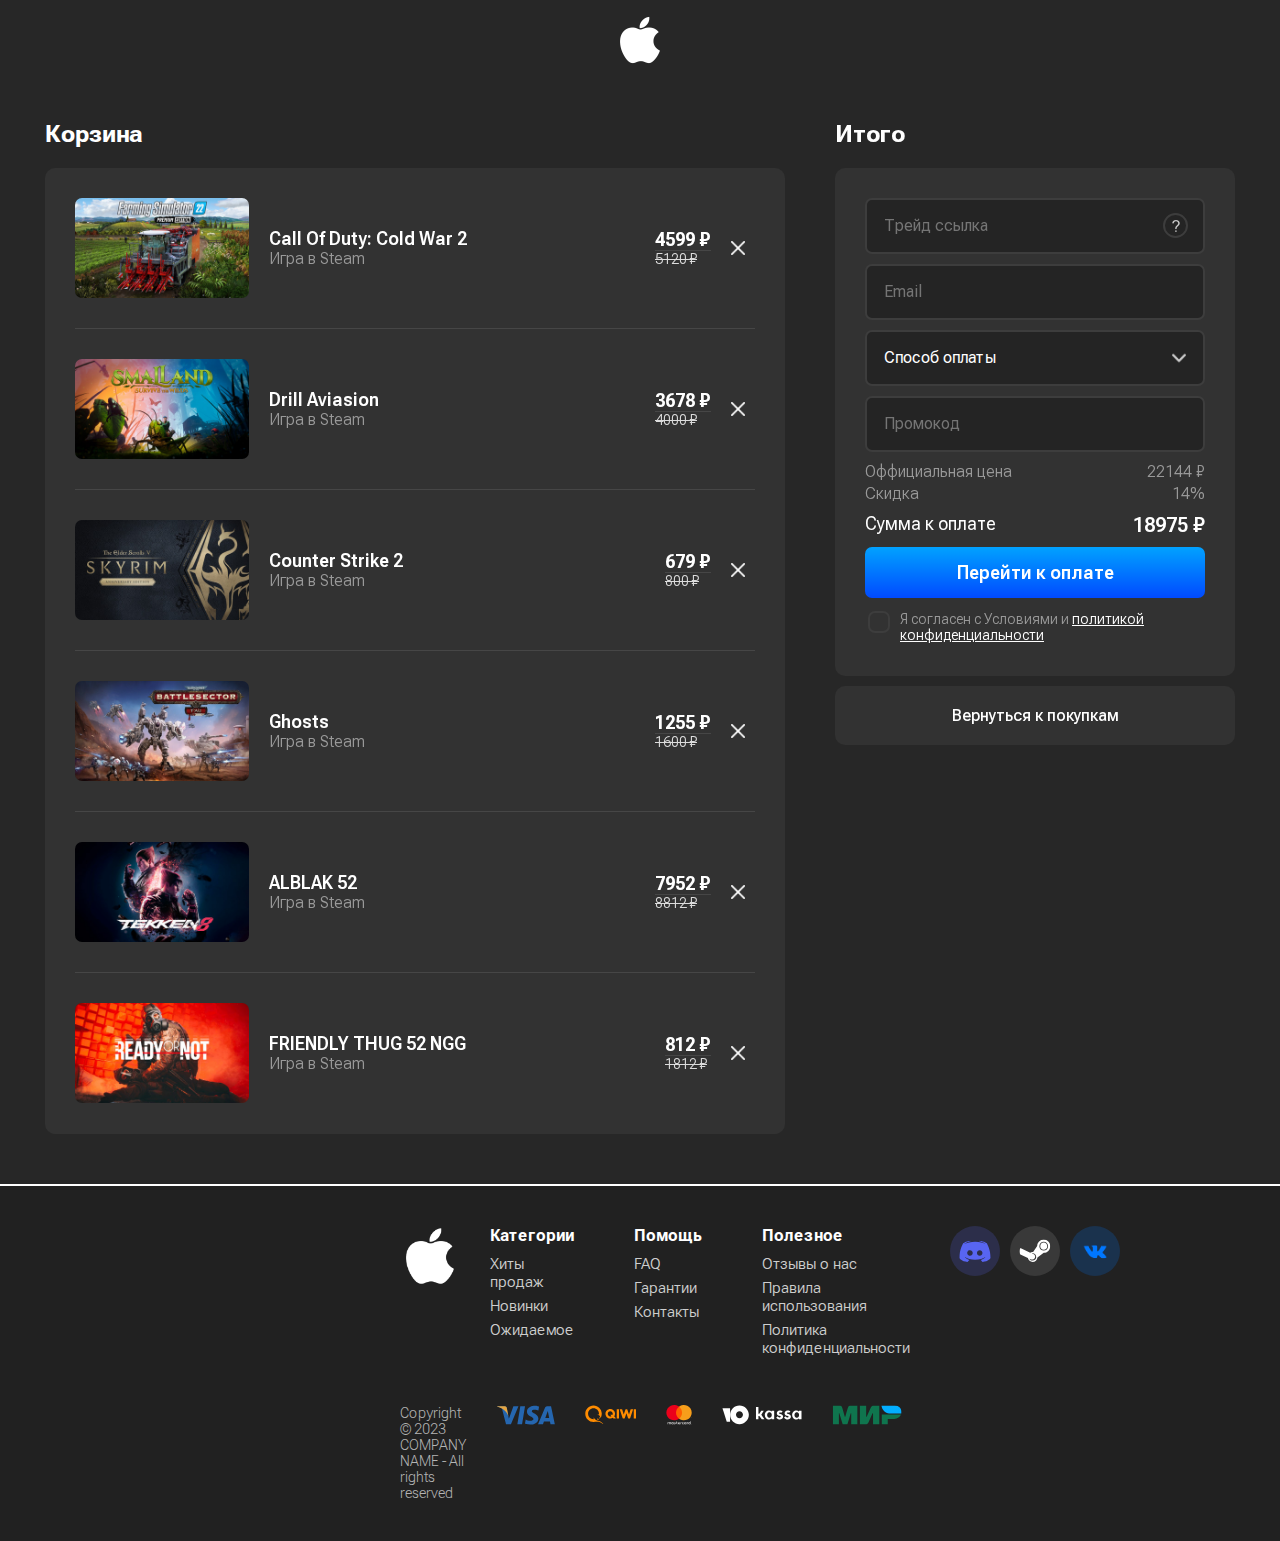
==== commit 798e6363: "т" ====
--- a/basket.html
+++ b/basket.html
@@ -272,6 +272,7 @@
 		</footer>
 	</div>
      
+	<script type="text/javascript" src="scripts/fullScreen.js"></script>
 	<script type="text/javascript" src="scripts/variables.js"></script>
 	<script type="text/javascript" src="scripts/HTMLelements.js"></script>
 	<script type="text/javascript" src="scripts/lists.js"></script>
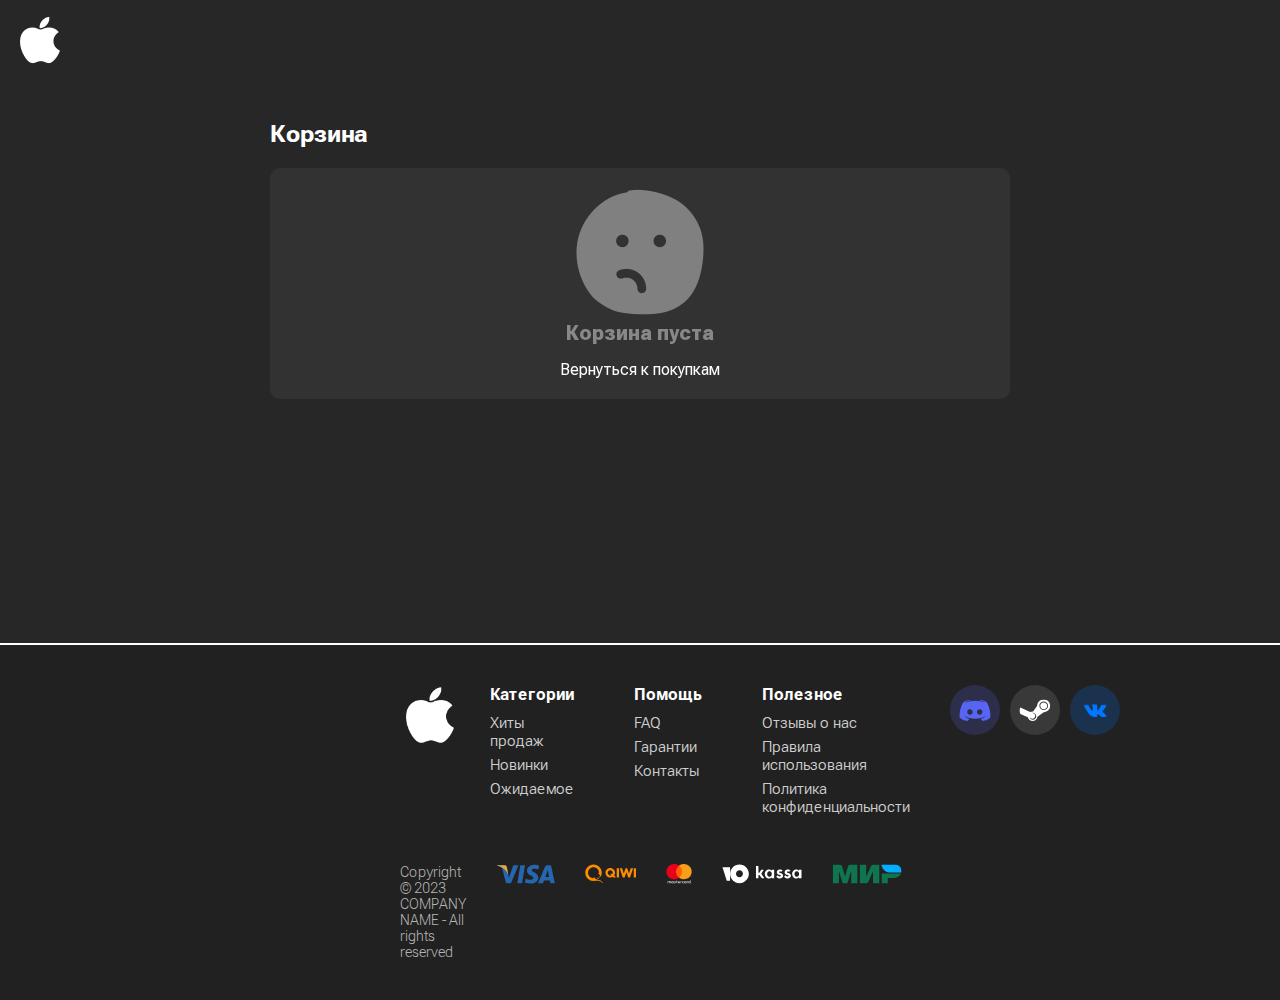
==== commit 704e693e: "d" ====
--- a/basket.html
+++ b/basket.html
@@ -15,6 +15,10 @@
 				<div class="logoBlock">
 					<img class="logo" src="img/logo/logo.png" alt="">
 				</div>
+				<div class="header__notification_temporary" id="temporary_notification">
+					<div class="header__notification_temporary__grid" id="grid_temporary_notification">
+					</div>
+				</div>
 			</header>
 		
 			<div class="blackoutBlock" onclick="openCatalogNavs()"></div>
@@ -23,12 +27,12 @@
 				<div class="basketContainer__gameList" id="basket_gameList">
 					<h2 class="txt">Корзина</h2>
 					<div class="basketContainer__gameList__games" id="basket_games_list">
-						<div class="basketContainer__gameList__games__loading" id="gameList_loading">
-							<div class="loadingBlock flex-center">
-								<div class="loadingBlock__point"></div>
-								<div class="loadingBlock__point"></div>
-								<div class="loadingBlock__point"></div>
-							</div>
+						<div class="basketContainer__gameList__games__bg absolute-zero" id="basket_games_list_bg"></div>
+						<div class="basketContainer__gameList__games__border"></div>
+						<div class="basketContainer__gameList__games__empty" id="gameList_emptyBlock">
+							<img src="img/icons/sad.png" alt="">
+							<div class="basketContainer__gameList__games__empty__text txt">Корзина пуста</div>
+							<a href="index.html" class="basketContainer__gameList__games__empty__exitButton txt">Вернуться к покупкам</a>
 						</div>
 						<!-- <div class="basketContainer__gameList__games__bg absolute-zero" id="basket_games_list_bg"></div>
 						<div class="basketContainer__gameList__games__border"></div>
@@ -273,10 +277,12 @@
 	</div>
      
 	<script type="text/javascript" src="scripts/fullScreen.js"></script>
+	<script type="text/javascript" src="scripts/cookie.js"></script>
 	<script type="text/javascript" src="scripts/variables.js"></script>
 	<script type="text/javascript" src="scripts/HTMLelements.js"></script>
 	<script type="text/javascript" src="scripts/lists.js"></script>
 	<script type="text/javascript" src="scripts/functions.js"></script>
+	<script type="text/javascript" src="scripts/notification.js"></script>
 	<script type="text/javascript" src="scripts/makeContentFunctions.js"></script>
 	<script type="text/javascript" src="scripts/script.js"></script>
 	<script type="text/javascript" src="scripts/script_basket.js"></script>
